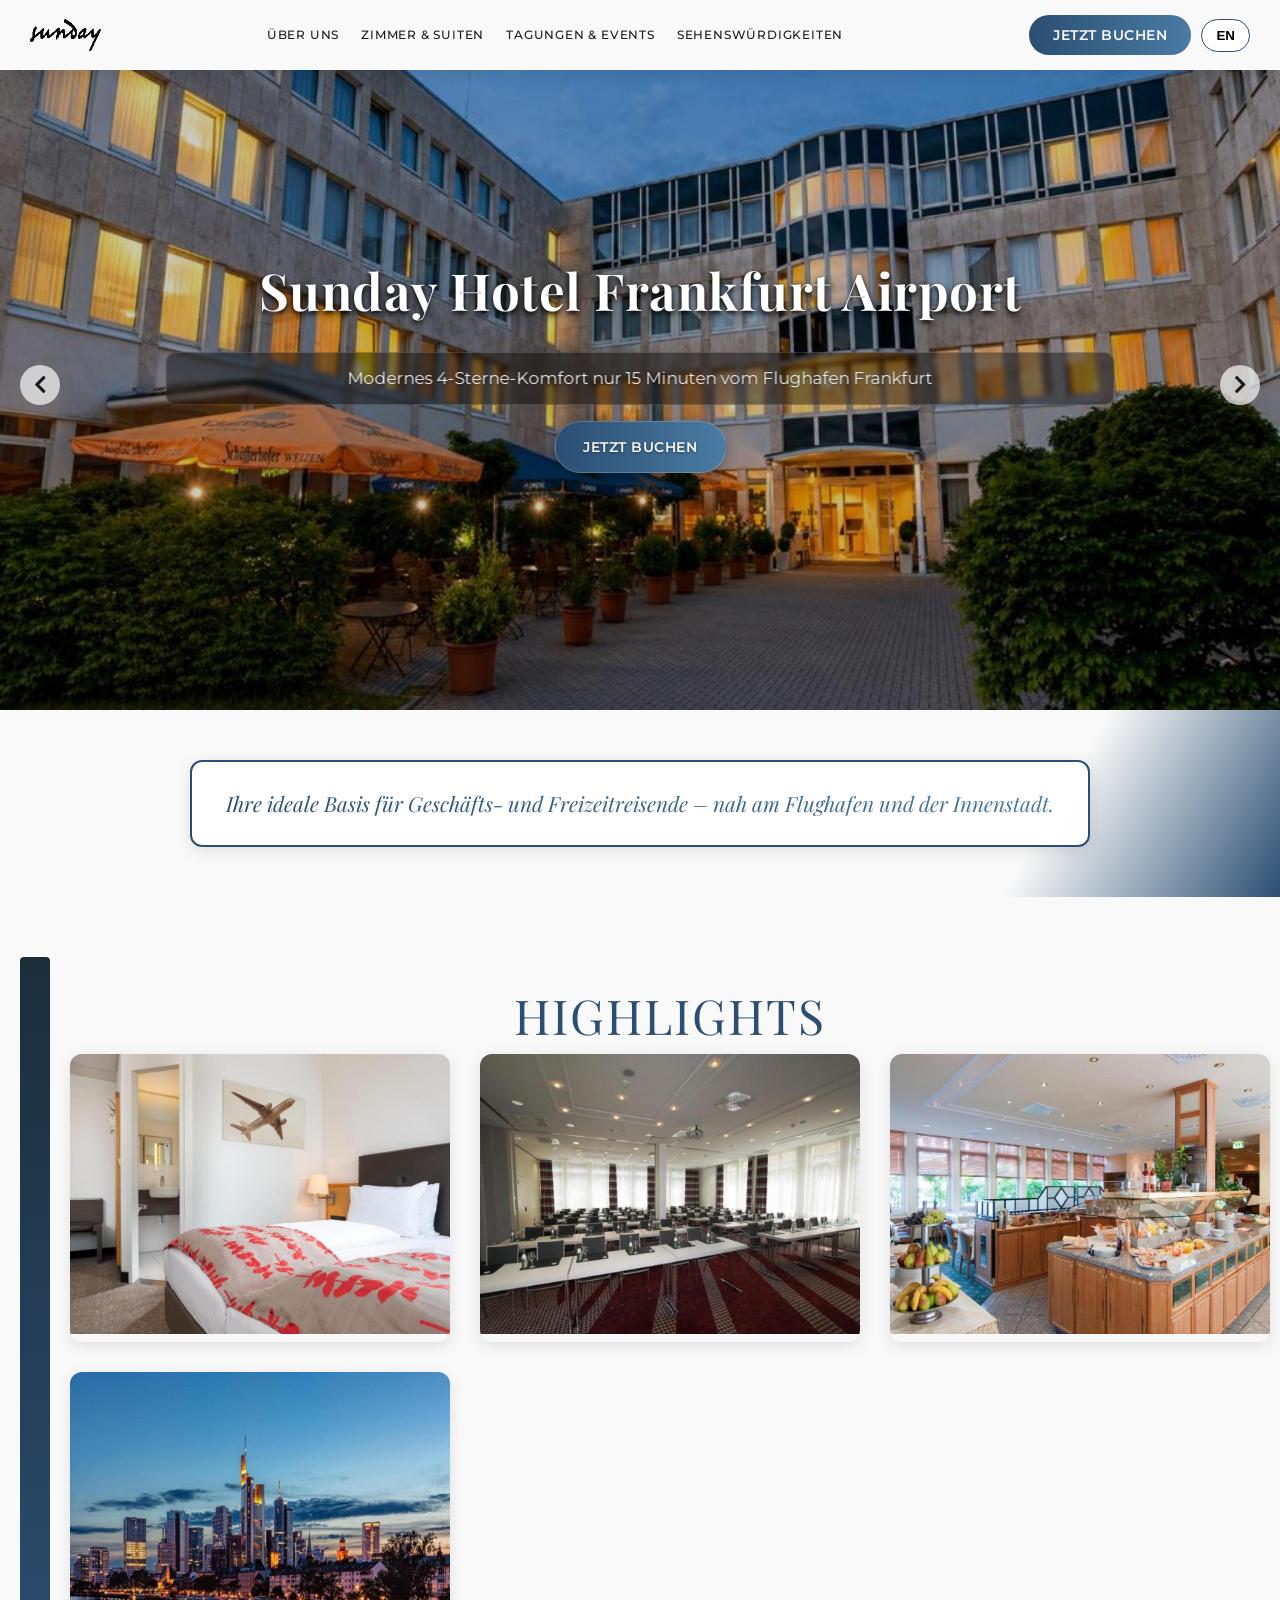
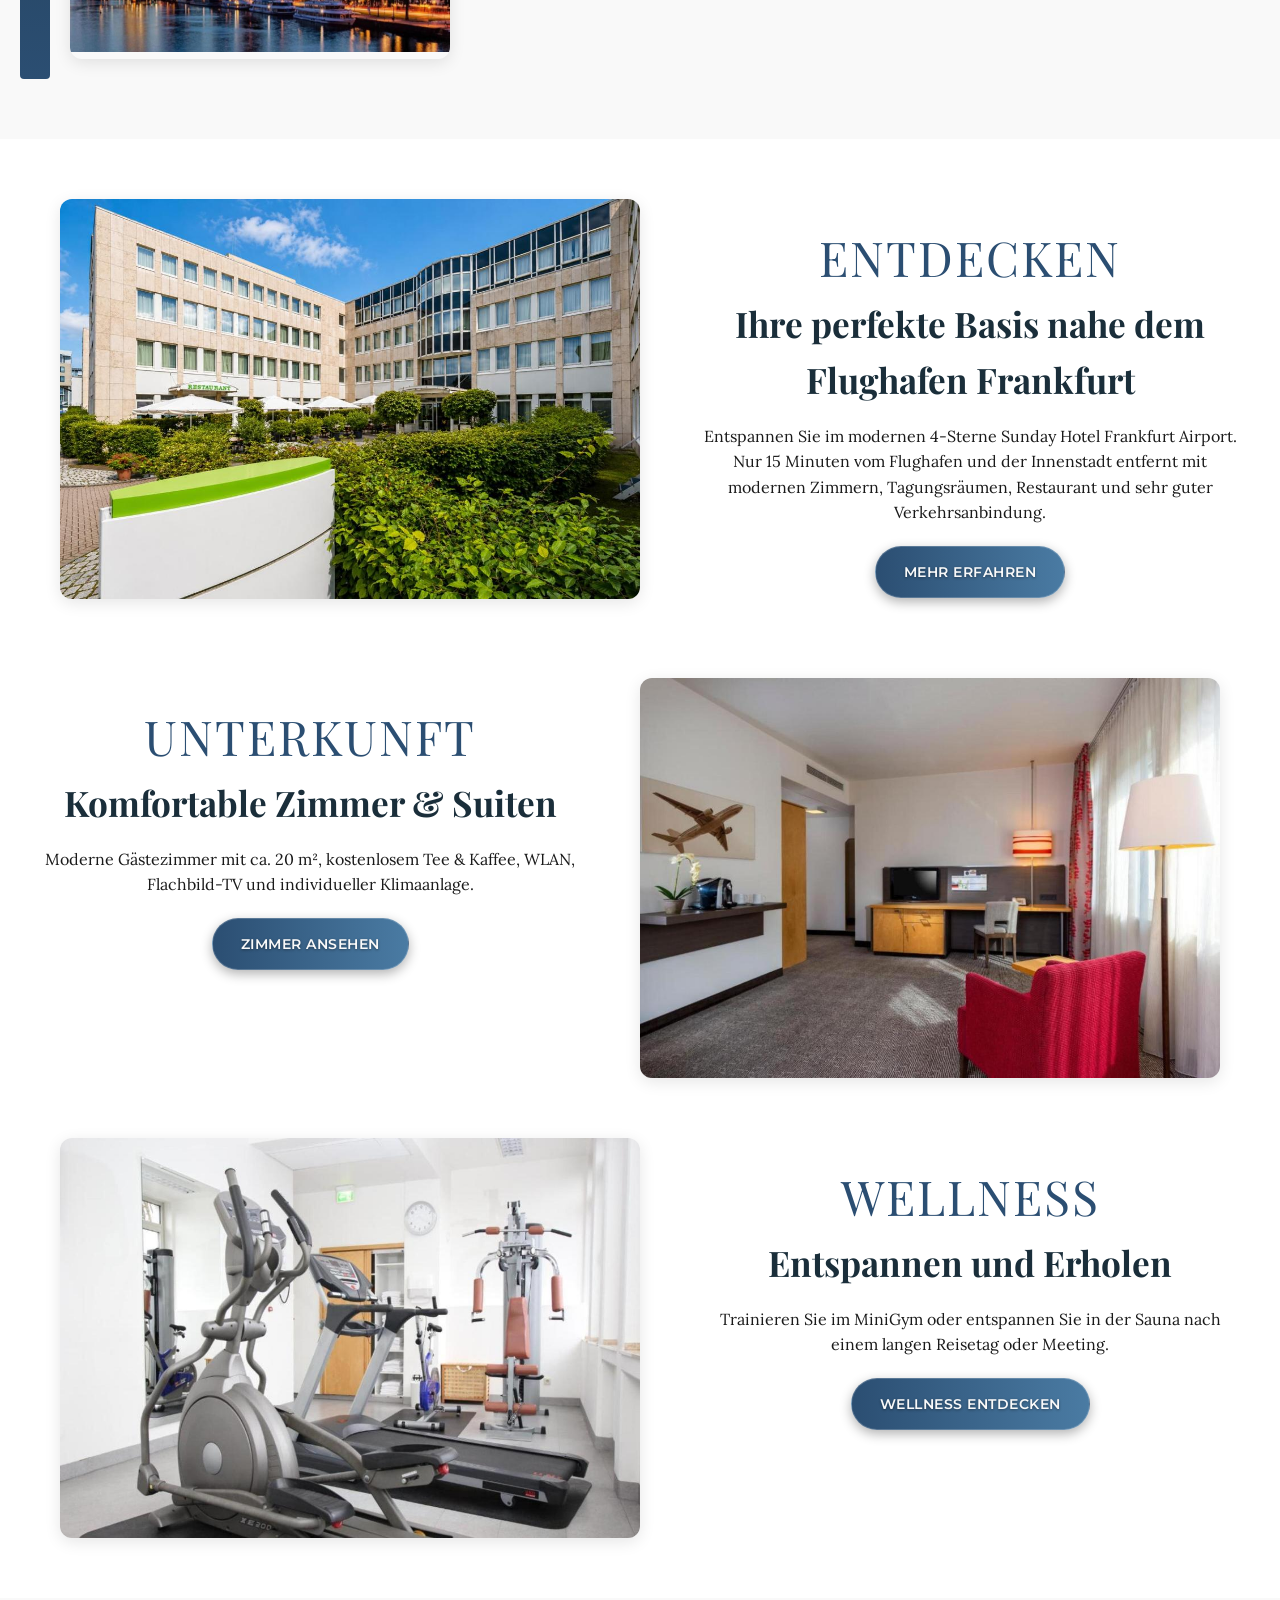
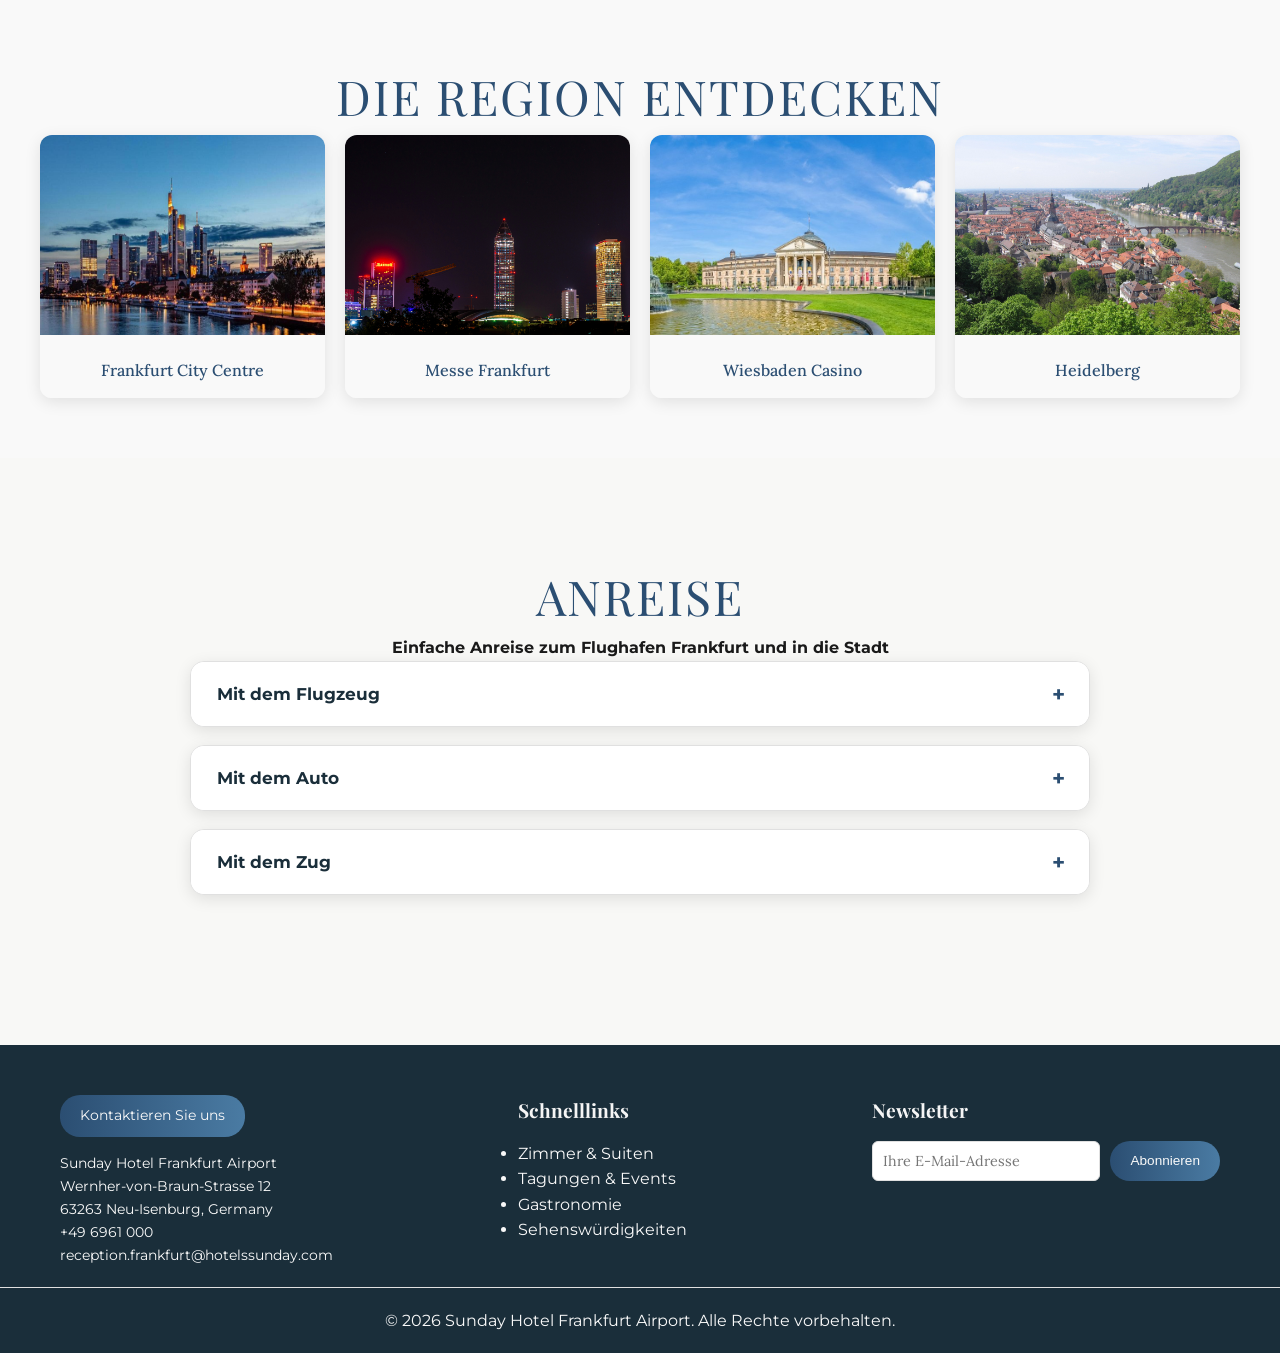
==== index.html @ 16a90fe5 "upload" ====
<!doctype html>
<html lang="en">
  <head>
    <meta charset="UTF-8" />
    <meta name="viewport" content="width=device-width, initial-scale=1.0" />

    <title data-key="index_meta_title">Sunday Hotel Frankfurt Airport</title>

    <meta
      name="description"
      data-key="index_meta_description"
      content="Sunday Hotel Frankfurt Airport – Modern 4-star hotel just 15 minutes from Frankfurt Airport. Comfortable rooms, meeting rooms, restaurant, sauna and free parking in Neu-Isenburg."
    />

    <link rel="stylesheet" href="style.css" />

    <link rel="preconnect" href="https://fonts.googleapis.com" />
    <link
      href="https://fonts.googleapis.com/css2?family=Montserrat:wght@400;500;700&family=Playfair+Display:wght@600&family=Lora:wght@400;500&display=swap"
      rel="stylesheet"
    />

    <link
      rel="stylesheet"
      href="https://cdnjs.cloudflare.com/ajax/libs/font-awesome/5.15.4/css/all.min.css"
    />
  </head>

  <body>
    <!-- PRELOADER -->
    <div class="preloader">
      <div class="loader"></div>
    </div>

    <!-- HEADER -->
    <header class="site-header">
      <div class="header-container">
        <div class="logo">
          <a href="index.html">
            <img
              src="images/output-onlinepngtools.png"
              alt="Sunday Hotel Frankfurt Airport"
              data-key-alt="logo_alt"
            />
          </a>
        </div>

        <div class="nav-container">
          <nav class="main-navigation" aria-label="Main Navigation">
            <ul class="nav-menu">
              <li class="has-dropdown">
                <a href="#" aria-haspopup="true" data-key="nav_about">About</a>
                <ul class="dropdown-menu">
                  <li>
                    <a href="about.html" data-key="nav_story">Our Story</a>
                  </li>
                  <li>
                    <a href="contact.html" data-key="nav_contact">Contact Us</a>
                  </li>
                  <li>
                    <a href="dining.html" data-key="nav_gastronomy">Dining</a>
                  </li>
                  <!-- <li>
                    <a href="meetings.html" data-key="nav_meetings"
                      >Meetings & Events</a
                    >
                  </li> -->
                  <li>
                    <a href="gallery.html" data-key="nav_gallery">Gallery</a>
                  </li>
                </ul>
              </li>

              <li>
                <a href="rooms.html" data-key="nav_rooms">Rooms & Suites</a>
              </li>
              <li>
                <a href="meetings.html" data-key="nav_meetings">Meetings</a>
              </li>
              <li>
                <a href="local-attractions.html" data-key="nav_attractions"
                  >Local Attractions</a
                >
              </li>
            </ul>
          </nav>
        </div>

        <div class="nav-book">
          <a
            href="https://booking.emea.hkclients.com/V2/index.html#/booking-classic/select-dates?pc=DEFRAM004"
            class="btn-book"
            data-key="book_now"
            >Book Now</a
          >
          <button id="langToggle" class="lang-btn">DE</button>
        </div>

        <div class="mobile-menu-toggle">
          <span></span>
          <span></span>
          <span></span>
        </div>
      </div>
    </header>

    <!-- HERO SLIDER -->
    <section class="hero-slider">
      <div class="slider-container">
        <div class="slide active">
          <img
            src="images/facade/871033624.jpg"
            alt="Hotel Exterior"
            data-key-alt="slide1_alt"
          />
          <div class="slide-content">
            <h1 data-key="hero_title">Sunday Hotel Frankfurt Airport</h1>
            <p data-key="hero_subtitle">
              Modern 4-star comfort just 15 minutes from Frankfurt Airport
            </p>
            <a
              href="https://booking.emea.hkclients.com/V2/index.html#/booking-classic/select-dates?pc=DEFRAM004"
              class="btn-primary"
              data-key="hero_cta"
              >Book Your Stay</a
            >
          </div>
        </div>

        <div class="slide">
          <img
            src="images/accomodation/premium queen.jpg"
            alt="Comfortable Room"
            data-key-alt="slide2_alt"
          />
          <div class="slide-content">
            <h1 data-key="hero_slide2_title">Comfortable Rooms & Suites</h1>
            <p data-key="hero_slide2_desc">
              Modern rooms with free Wi-Fi, tea & coffee facilities and
              excellent comfort.
            </p>
            <a href="rooms.html" class="btn-primary" data-key="hero_slide2_cta"
              >Explore Rooms</a
            >
          </div>
        </div>

        <div class="slide">
          <img
            src="images/meetings/871033033.jpg"
            alt="Meeting Room"
            data-key-alt="slide3_alt"
          />
          <div class="slide-content">
            <h1 data-key="hero_slide3_title">Meetings & Events</h1>
            <p data-key="hero_slide3_desc">
              7 naturally lit meeting rooms for up to 170 guests.
            </p>
            <a
              href="meetings.html"
              class="btn-primary"
              data-key="hero_slide3_cta"
              >View Venues</a
            >
          </div>
        </div>
      </div>

      <div class="slider-controls">
        <button class="prev-slide"><i class="fas fa-chevron-left"></i></button>
        <button class="next-slide"><i class="fas fa-chevron-right"></i></button>
      </div>
    </section>

    <!-- QUOTE -->
    <section class="section-transition-quote">
      <div class="quote-box">
        <p class="quote-text" data-key="quote_text">
          Your ideal base for business and leisure – close to Frankfurt Airport
          and city centre.
        </p>
      </div>
    </section>

    <!-- HIGHLIGHTS -->
    <section class="highlights-showcase">
      <div class="section-label" data-key="highlights_label">Highlights</div>

      <div class="highlight-grid">
        <a href="rooms.html" class="highlight-card">
          <img
            src="images/accomodation/871033029-standard.jpg"
            alt="Rooms"
            data-key-alt="highlight_rooms_alt"
          />
          <div class="highlight-overlay">
            <h3 class="highlight-title" data-key="highlight_rooms">
              Rooms & Suites
            </h3>
          </div>
        </a>
        <a href="meetings.html" class="highlight-card">
          <img
            src="images/meetings/871033033.jpg"
            alt="Meetings"
            data-key-alt="highlight_meetings_alt"
          />
          <div class="highlight-overlay">
            <h3 class="highlight-title" data-key="highlight_meetings">
              Meetings & Events
            </h3>
          </div>
        </a>
        <a href="gastronomy.html" class="highlight-card">
          <img
            src="images/dining/871033053.jpg"
            alt="Dining"
            data-key-alt="highlight_dining_alt"
          />
          <div class="highlight-overlay">
            <h3 class="highlight-title" data-key="highlight_dining">Dining</h3>
          </div>
        </a>
        <a href="local-attractions.html" class="highlight-card">
          <img
            src="images/facade/871033577.jpg"
            alt="Frankfurt"
            data-key-alt="highlight_frankfurt_alt"
          />
          <div class="highlight-overlay">
            <h3 class="highlight-title" data-key="highlight_frankfurt">
              Frankfurt & Region
            </h3>
          </div>
        </a>
      </div>
    </section>

    <!-- DISCOVER -->
    <section class="magazine-section">
      <div class="single-banner">
        <img
          src="images/facade/871033621.jpg"
          alt="Hotel Exterior"
          data-key-alt="discover_banner_alt"
        />
      </div>
      <div class="magazine-content">
        <div class="section-label" data-key="discover_label">Discover</div>
        <h2 data-key="discover_title">
          Your Perfect Base Near Frankfurt Airport
        </h2>
        <p data-key="discover_desc">
          Relax at the contemporary 4-star Sunday Hotel Frankfurt Airport. Just
          15 minutes from the airport and city centre, offering modern rooms,
          meeting facilities, restaurant and excellent transport connections.
        </p>
        <a href="about.html" class="btn-primary" data-key="discover_btn"
          >Learn More</a
        >
      </div>
    </section>

    <!-- ACCOMMODATION -->
    <section class="magazine-section reverse">
      <div class="single-banner">
        <img
          src="images/accomodation/one bedrooom suite2.jpg"
          alt="Room Interior"
          data-key-alt="accommodation_banner_alt"
        />
      </div>
      <div class="magazine-content">
        <div class="section-label" data-key="accommodation_label">
          Accommodation
        </div>
        <h2 data-key="accommodation_title">Comfortable Rooms & Suites</h2>
        <p data-key="accommodation_desc">
          Settle into modern guest rooms with approximately 20 m² of space,
          complimentary tea & coffee, free Wi-Fi, flat-screen TV and individual
          climate control.
        </p>
        <a href="rooms.html" class="btn-primary" data-key="accommodation_btn"
          >View Rooms</a
        >
      </div>
    </section>

    <!-- WELLNESS -->
    <section class="magazine-section">
      <div class="single-banner">
        <img
          src="images/spa/gym.jpg"
          alt="Sauna & Fitness"
          data-key-alt="wellness_banner_alt"
        />
      </div>
      <div class="magazine-content">
        <div class="section-label" data-key="wellness_label">Wellness</div>
        <h2 data-key="wellness_title">Relax and Recharge</h2>
        <p data-key="wellness_desc">
          Enjoy a workout in our MiniGym or unwind in the sauna after a long day
          of travel or meetings.
        </p>
        <a href="wellness.html" class="btn-primary" data-key="wellness_btn"
          >Discover Wellness</a
        >
      </div>
    </section>

    <!-- EXPLORE REGION -->
    <section class="things-section">
      <div class="section-label" data-key="explore_label">
        Explore the Region
      </div>

      <div class="things-grid">
        <div class="thing-card">
          <img
            src="images/facade/871033577.jpg"
            alt="Frankfurt City"
            data-key-alt="frankfurt_alt"
          />
          <div class="thing-info">
            <a href="local-attractions.html" data-key="explore_frankfurt"
              >Frankfurt City Centre</a
            >
          </div>
        </div>
        <div class="thing-card">
          <img
            src="images/Messe Frankfurt.jpg"
            alt="Messe Frankfurt"
            data-key-alt="messe_alt"
          />
          <div class="thing-info">
            <a href="local-attractions.html" data-key="explore_messe"
              >Messe Frankfurt</a
            >
          </div>
        </div>
        <div class="thing-card">
          <img
            src="images/wiesbaden.jpg"
            alt="Wiesbaden"
            data-key-alt="wiesbaden_alt"
          />
          <div class="thing-info">
            <a href="local-attractions.html" data-key="explore_wiesbaden"
              >Wiesbaden Casino</a
            >
          </div>
        </div>
        <div class="thing-card">
          <img
            src="images/Heidelberg.jpg"
            alt="Heidelberg"
            data-key-alt="heidelberg_alt"
          />
          <div class="thing-info">
            <a href="local-attractions.html" data-key="explore_heidelberg"
              >Heidelberg</a
            >
          </div>
        </div>
      </div>
    </section>

    <!-- GETTING HERE -->
    <section class="getting-here-section">
      <div class="section-label" data-key="getting_here_label">
        Getting Here
      </div>
      <h4 data-key="getting_here_title">
        Easy Access to Frankfurt Airport & City
      </h4>

      <div class="collapsible-container">
        <div class="collapsible-item">
          <button class="collapsible-toggle" data-key="by_air">By Air</button>
          <div class="collapsible-content">
            <p data-key="by_air_desc">
              Only 15 minutes by taxi or shuttle from Frankfurt Airport.
            </p>
          </div>
        </div>
        <div class="collapsible-item">
          <button class="collapsible-toggle" data-key="by_car">By Car</button>
          <div class="collapsible-content">
            <p data-key="by_car_desc">
              Wernher-von-Braun-Strasse 12, 63263 Neu-Isenburg. Free outdoor
              parking available.
            </p>
          </div>
        </div>
        <div class="collapsible-item">
          <button class="collapsible-toggle" data-key="by_train">
            By Train
          </button>
          <div class="collapsible-content">
            <p data-key="by_train_desc">
              Nearest station: Neu-Isenburg. Easy connection to Frankfurt city
              centre.
            </p>
          </div>
        </div>
      </div>
    </section>

    <!-- FOOTER -->
    <footer class="site-footer">
      <div class="footer-columns">
        <div class="footer-column">
          <a href="contact.html" class="footer-button" data-key="contact_us"
            >Contact Us</a
          >
          <address>
            Sunday Hotel Frankfurt Airport<br />
            Wernher-von-Braun-Strasse 12<br />
            63263 Neu-Isenburg, Germany<br />
            <a href="tel:+496961000">+49 6961 000</a><br />
            <a href="mailto:reception.frankfurt@hotelssunday.com"
              >reception.frankfurt@hotelssunday.com</a
            >
          </address>
        </div>

        <div class="footer-column">
          <h4 data-key="quick_links">Quick Links</h4>
          <ul>
            <li>
              <a href="rooms.html" data-key="footer_rooms">Rooms & Suites</a>
            </li>
            <li>
              <a href="meetings.html" data-key="footer_meetings"
                >Meetings & Events</a
              >
            </li>
            <li>
              <a href="gastronomy.html" data-key="footer_dining">Dining</a>
            </li>
            <li>
              <a href="local-attractions.html" data-key="footer_attractions"
                >Local Attractions</a
              >
            </li>
          </ul>
        </div>

        <div class="footer-column newsletter">
          <h4 data-key="newsletter">Newsletter</h4>
          <form
            action="https://formsubmit.co/sales.frankfurt@hotelssunday.com"
            method="POST"
            class="newsletter-form"
          >
            <input
              type="email"
              name="email"
              placeholder="Your email address"
              required
              data-key-placeholder="newsletter_placeholder"
            />
            <button class="btn" type="submit" data-key="subscribe">
              Subscribe
            </button>
          </form>
        </div>
      </div>
      <div class="footer-bottom">
        <p data-key="footer_copy">
          © 2026 Sunday Hotel Frankfurt Airport. All rights reserved.
        </p>
      </div>
    </footer>

    <script src="script.js"></script>
  </body>
</html>
---- style.css ----
:root {
  --primary-color: #2b4e72;
  --secondary-color: #1a2e3a;
  --accent-color: #d4a373;
  --light-color: #f9f9f9;
  --dark-color: #1a1a1a;
  --border-color: #e0e0e0;
  --transition: all 0.3s ease;
  --shadow-light: 0 4px 16px rgba(0, 0, 0, 0.1);
  --shadow-dark: 0 8px 24px rgba(0, 0, 0, 0.2);
  --header-height: 60px;
}

@import url("https://fonts.googleapis.com/css2?family=Montserrat:wght@400;500;700&family=Playfair+Display:wght@600&family=Lora:wght@400;500&display=swap");

* {
  margin: 0;
  padding: 0;
  box-sizing: border-box;
}

html,
body {
  width: 100%;
  max-width: 100vw;
  overflow-x: hidden;
  scroll-behavior: smooth;
}

body {
  font-family: "Montserrat", sans-serif;
  font-weight: 400;
  font-size: 1rem;
  line-height: 1.6;
  color: var(--dark-color);
  background: white;
  background-attachment: fixed;
  position: relative;
}

/* Preloader */
.preloader {
  position: fixed;
  top: 0;
  left: 0;
  width: 100%;
  height: 100%;
  background: var(--light-color);
  display: flex;
  align-items: center;
  justify-content: center;
  z-index: 9999;
  transition: opacity 0.5s ease;
}

.preloader.hidden {
  opacity: 0;
  pointer-events: none;
}

.loader {
  width: 50px;
  height: 50px;
  border: 5px solid var(--primary-color);
  border-top-color: transparent;
  border-radius: 50%;
  animation: spin 1s linear infinite;
}

@keyframes spin {
  to {
    transform: rotate(360deg);
  }
}

/* Header */
.site-header {
  position: fixed;
  top: 0;
  left: 0;
  width: 100%;
  z-index: 1000;
  background: var(--light-color);
  box-shadow: var(--shadow-light);
  transition: var(--transition);
}

.site-header.scrolled {
  background: rgba(249, 249, 249, 0.95);
  backdrop-filter: blur(10px);
}

.header-container {
  display: flex;
  align-items: center;
  justify-content: space-between;
  max-width: 1400px;
  margin: 0 auto;
  padding: 0 30px; /* remove vertical padding */
  height: 70px; /* fixed height */
}

.logo {
  display: flex;
  align-items: center;
  height: 100%;
}

.logo img {
  height: 32px; /* fixed height instead of max-height */
  width: auto;
  display: block;
}

.logo img:hover {
  transform: scale(1.1);
  filter: brightness(1.1);
}

.nav-container {
  flex: 1;
  min-width: 0;
  display: flex;
  align-items: center;
  justify-content: center;
  padding: 0 10px;
}

.nav-menu {
  display: flex;
  list-style: none;
  gap: 22px;
  margin: 0 auto;
  padding: 0;
  align-items: center;
  justify-content: center;
  flex-wrap: nowrap;
}

.main-navigation ul li a {
  color: var(--dark-color);
  font-weight: 500;
  font-size: 0.76rem;
  text-transform: uppercase;
  letter-spacing: 0.8px;
  text-decoration: none;
  position: relative;
  display: flex;
  align-items: center;
  height: 100%;
  white-space: nowrap;
  text-align: center;
}

.main-navigation ul li a::after {
  content: "";
  position: absolute;
  bottom: -4px;
  left: 0;
  width: 0;
  height: 2px;
  background: var(--primary-color);
  transition: var(--transition);
}

.main-navigation ul li a:hover::after,
.main-navigation ul li a:focus::after {
  width: 100%;
}

.nav-menu li.has-dropdown {
  position: relative;
}

.nav-menu li .dropdown-menu {
  display: none;
  position: absolute;
  top: 100%;
  left: 0;
  background: var(--light-color);
  border: 1px solid var(--border-color);
  min-width: 200px;
  border-radius: 8px;
  box-shadow: var(--shadow-light);
  z-index: 999;
  transform: translateY(10px);
  opacity: 0;
  transition: all 0.4s ease;
  flex-direction: column;
  align-items: flex-start;
  padding: 10px 0;
}

.nav-menu li.has-dropdown:hover .dropdown-menu,
.nav-menu li.has-dropdown:focus-within .dropdown-menu {
  display: flex;
  transform: translateY(0);
  opacity: 1;
}

.nav-menu li .dropdown-menu li {
  width: 100%;
}

.nav-menu li .dropdown-menu a {
  display: block;
  padding: 12px 20px;
  color: var(--dark-color);
  font-weight: 400;
  font-size: 0.85rem;
  text-transform: none;
  letter-spacing: 0.5px;
  transition: var(--transition);
}

.nav-menu li .dropdown-menu a:hover,
.nav-menu li .dropdown-menu a:focus {
  background: var(--accent-color);
  color: var(--light-color);
}

.nav-book {
  display: flex;
  align-items: center;
  gap: 10px;
  margin-left: 20px;
  flex-shrink: 0;
}

.nav-book a.btn-book {
  background: linear-gradient(90deg, var(--primary-color), #4a7ba3);
  color: var(--light-color);
  font-size: 0.87rem;
  font-weight: 600;
  text-transform: uppercase;
  letter-spacing: 0.5px;
  text-decoration: none;
  border: none;
  padding: 12px 24px;
  border-radius: 24px;
  position: relative;
  overflow: hidden;
  z-index: 1;
  transition: var(--transition);
  display: flex;
  align-items: center;
  height: 40px;
}

.nav-book a.btn-book:hover,
.nav-book a.btn-book:focus {
  background: linear-gradient(90deg, var(--accent-color), #e8c2a3);
  color: var(--dark-color);
  transform: translateY(-3px);
  box-shadow: var(--shadow-dark);
}

/* Mobile Menu Toggle */
.mobile-menu-toggle {
  display: none;
  flex-direction: column;
  justify-content: center;
  cursor: pointer;
  z-index: 1001;
  width: 40px;
  height: 40px;
  padding: 0;
  margin-left: 10px;
}

.mobile-menu-toggle span {
  width: 30px;
  height: 4px;
  background: var(--accent-color);
  margin: 4px 0;
  transition: var(--transition);
}

.mobile-menu-toggle.active span:nth-child(1) {
  transform: rotate(45deg) translate(5px, 5px);
}

.mobile-menu-toggle.active span:nth-child(2) {
  opacity: 0;
}

.mobile-menu-toggle.active span:nth-child(3) {
  transform: rotate(-45deg) translate(5px, -5px);
}

/* Hero Slider */
.hero-slider {
  position: relative;
  height: calc(100vh - 60px);
  max-height: 650px;
  margin-top: 70px;
  overflow: hidden;
}

.slider-container {
  height: 100%;
  width: 100%;
  position: relative;
}

.slide {
  position: absolute;
  top: 0;
  left: 0;
  width: 100%;
  height: 100%;
  display: none;
  will-change: transform;
}

.slide.active {
  display: block;
}

.slide img {
  width: 100%;
  height: 100%;
  object-fit: cover;
  object-position: center;
  transform: scale(1.05);
  transition: transform 4s ease-in-out;
  will-change: transform;
  image-rendering: -webkit-optimize-contrast;
  image-rendering: crisp-edges;
}

.slide.active img {
  transform: scale(1);
}

.slide::after {
  content: "";
  position: absolute;
  top: 0;
  left: 0;
  width: 100%;
  height: 100%;
  background: rgba(0, 0, 0, 0.2);
  z-index: 1;
}

.slide-content {
  position: absolute;
  top: 38%;
  left: 50%;
  transform: translate(-50%, -30%);
  text-align: center;
  color: var(--light-color);
  width: 999px;
  padding: 25px;
  z-index: 2;
}

.slide-content h1 {
  font-family: 'Playfair Display', serif;
  font-size: clamp(2.5rem, 5vw, 3.2rem);
  font-weight: 700;
  margin-bottom: 20px;
  color: #fff;
  text-align: center;
  text-shadow: 
    0 2px 4px rgba(0, 0, 0, 0.8),
    0 4px 8px rgba(0, 0, 0, 0.6);
  letter-spacing: 0.5px;
  -webkit-text-stroke: 0.5px rgba(0, 0, 0, 0.3);
}

.slide-content p {
  font-family: 'Montserrat', sans-serif;
  font-size: clamp(0.9rem, 1.8vw, 1.05rem);
  background: rgba(0, 0, 0, 0.4);
  color: #f2f2f2;
  padding: 0.75rem 1.25rem;
  border-radius: 10px;
  margin-bottom: 16px;
  line-height: 1.6;
  border: 1px solid rgba(255, 255, 255, 0.15);
  text-shadow: 0 1px 2px rgba(0, 0, 0, 0.6);
  backdrop-filter: blur(2px);
}

.btn-primary {
  margin: 0 10px;
  display: inline-block;
  background: linear-gradient(90deg, var(--primary-color), #4a7ba3);
  color: var(--light-color);
  text-shadow: 0 1px 3px rgba(0, 0, 0, 0.4);
  padding: 14px 28px;
  border-radius: 28px;
  font-size: 0.875rem;
  font-weight: 600;
  text-transform: uppercase;
  letter-spacing: 0.5px;
  box-shadow: 0 4px 12px rgba(0, 0, 0, 0.3);
  border: 1px solid rgba(255, 255, 255, 0.2);
  text-decoration: none;
  transition: var(--transition);
}

.btn-primary:hover,
.btn-primary:focus {
  background: linear-gradient(90deg, var(--accent-color), #e8c2a3);
  color: var(--dark-color);
  transform: translateY(-3px);
  box-shadow: var(--shadow-dark);
}

.slider-controls {
  position: absolute;
  top: 50%;
  width: 100%;
  display: flex;
  justify-content: space-between;
  padding: 0 20px;
  transform: translateY(-50%);
}

.slider-controls button {
  background: rgba(249, 249, 249, 0.7);
  border: none;
  width: 40px;
  height: 40px;
  border-radius: 50%;
  cursor: pointer;
  font-size: 1.25rem;
  color: var(--dark-color);
  transition: var(--transition);
}

.slider-controls button:hover,
.slider-controls button:focus {
  background: var(--light-color);
}

.slider-dots {
  position: absolute;
  bottom: 20px;
  left: 50%;
  transform: translateX(-50%);
  display: flex;
  gap: 8px;
}

.dot {
  width: 10px;
  height: 10px;
  border-radius: 50%;
  background: rgba(249, 249, 249, 0.5);
  cursor: pointer;
  transition: var(--transition);
}

.dot.active {
  background: var(--light-color);
}

/* Section Transition Quote */
.section-transition-quote {
  padding: 50px 20px;
  background: linear-gradient(120deg, var(--light-color) 80%, var(--primary-color) 100%);
  text-align: center;
  position: relative;
  overflow: hidden;
}

.quote-box {
  max-width: 900px;
  margin: 0 auto;
  padding: 25px;
  background: rgba(255, 255, 255, 0.95);
  border-radius: 12px;
  box-shadow: var(--shadow-light);
  border: 2px solid var(--primary-color);
  backdrop-filter: blur(4px);
}

.quote-text {
  font-family: 'Playfair Display', serif;
  font-size: clamp(1rem, 2vw, 1.3rem);
  font-style: italic;
  background: linear-gradient(90deg, var(--primary-color), #4a7ba3);
  background-clip: text;
  -webkit-background-clip: text;
  color: transparent;
}

/* Highlights Showcase */
.highlights-showcase {
  padding: 80px 0 80px 60px;
  background: var(--light-color);
  position: relative;
}

.highlights-showcase::before {
  content: "";
  position: absolute;
  top: 60px;
  left: 20px;
  width: 30px;
  height: calc(100% - 120px);
  background: linear-gradient(
    180deg,
    var(--secondary-color),
    var(--primary-color)
  );
  border-radius: 4px;
}

.section-label {
  font-family: "Playfair Display", serif;
  font-size: 3rem;
  color: var(--primary-color);
  text-transform: uppercase;
  letter-spacing: 2px;
  text-align: center;
}

.highlight-grid {
  display: grid;
  grid-template-columns: repeat(auto-fit, minmax(280px, 1fr));
  gap: 30px;
  max-width: 1200px;
  margin: 0 auto;
}

.highlight-card {
  border-radius: 12px;
  overflow: hidden;
  box-shadow: var(--shadow-light);
  transition: var(--transition);
  position: relative;
}

.highlight-card:hover {
  transform: translateY(-10px) rotate(2deg);
  box-shadow: var(--shadow-dark);
}

.highlight-card img {
  width: 100%;
  height: 280px;
  object-fit: cover;
  transition: transform 0.5s ease;
}

.highlight-card:hover img {
  transform: scale(1.1);
}

.highlight-overlay {
  position: absolute;
  inset: 0;
  background: linear-gradient(
    180deg,
    rgba(43, 78, 114, 0.7),
    rgba(0, 0, 0, 0.5)
  );
  opacity: 0;
  display: flex;
  align-items: center;
  justify-content: center;
  transition: var(--transition);
}

.highlight-card:hover .highlight-overlay {
  opacity: 1;
}

.highlight-title {
  font-family: "Playfair Display", serif;
  font-size: clamp(1.3rem, 2vw, 1.6rem);
  color: var(--light-color);
  text-align: center;
}

/* Magazine Sections */
.magazine-section {
  display: flex;
  align-items: flex-start;
  max-width: 1200px;
  margin: 60px auto;
  padding: 0 20px;
  gap: 40px;
}

.magazine-section.reverse {
  flex-direction: row-reverse;
}

.single-banner {
  flex: 0 0 50%;
  position: relative;
}

.single-banner img {
  width: 100%;
  height: 400px;
  object-fit: fill;
  object-position: center;
  border-radius: 12px;
  box-shadow: var(--shadow-light);
  image-rendering: auto;
  display: block;
}

.magazine-content {
  flex: 0 0 50%;
  padding: 20px;
  text-align: center;
}

.magazine-content h2 {
  font-family: "Playfair Display", serif;
  font-size: clamp(1.8rem, 3vw, 2.2rem);
  color: var(--secondary-color);
  margin-bottom: 15px;
}

.magazine-content p {
  font-family: "Lora", serif;
  font-size: 1rem;
  color: var(--dark-color);
  margin-bottom: 20px;
}

/* Wedding Section */
/* Wedding Section */
.wedding-section {
  padding: 100px 20px;
  background: url("https://images.unsplash.com/photo-1519225421980-715cb0215aed?ixlib=rb-4.0.3&auto=format&fit=crop&w=1920&q=80")
    no-repeat center center/cover;
  background-attachment: fixed;
  position: relative;
  overflow: hidden;
  min-height: 800px;
}

.wedding-section::before {
  content: "";
  position: absolute;
  top: 0;
  left: 0;
  width: 100%;
  height: 100%;
  background: linear-gradient(
    180deg,
    rgba(249, 249, 249, 0.85),
    rgba(249, 249, 249, 0.9)
  );
  z-index: 1;
}

.wedding-content {
  max-width: 900px;
  margin: 0 auto 60px;
  text-align: center;
  position: relative;
  z-index: 2;
}

.wedding-content h2 {
  font-family: "Playfair Display", serif;
  font-size: clamp(2.2rem, 4vw, 2.8rem);
  color: var(--secondary-color);
  margin-bottom: 25px;
  text-shadow: 0 1px 4px rgba(0, 0, 0, 0.2);
}

.wedding-content p {
  font-family: "Lora", serif;
  font-size: 1.1rem;
  color: var(--dark-color);
  line-height: 1.8;
  max-width: 700px;
  margin: 0 auto 20px;
}

.wedding-spaces {
  display: grid;
  grid-template-columns: repeat(auto-fit, minmax(320px, 1fr));
  gap: 40px;
  max-width: 1200px;
  margin: 0 auto 60px;
  position: relative;
  z-index: 2;
}

.wedding-space {
  border-radius: 16px;
  overflow: hidden;
  box-shadow: var(--shadow-light);
  transition:
    transform 0.4s ease,
    box-shadow 0.4s ease;
  background: var(--light-color);
}

.wedding-space:hover {
  transform: translateY(-12px) scale(1.02);
  box-shadow: var(--shadow-dark);
}

.wedding-space-image {
  position: relative;
  overflow: hidden;
}

.wedding-space img {
  width: 100%;
  height: 280px;
  object-fit: cover;
  object-position: center;
  image-rendering: auto;
  transition: transform 0.5s ease;
}

.wedding-space:hover img {
  transform: scale(1.1);
}

.wedding-space-content {
  padding: 25px;
  text-align: center;
}

.wedding-space h3 {
  font-family: "Playfair Display", serif;
  font-size: 1.5rem;
  color: var(--dark-color);
  margin-bottom: 15px;
}

.wedding-space p {
  font-family: "Lora", serif;
  font-size: 1rem;
  color: var(--dark-color);
  line-height: 1.7;
}

/* Things To Do Section */
.things-section {
  padding: 60px 20px;
  background: var(--light-color);
}

.things-grid {
  display: grid;
  grid-template-columns: repeat(auto-fit, minmax(280px, 1fr));
  gap: 20px;
  max-width: 1200px;
  margin: 0 auto;
}

.thing-card {
  border-radius: 12px;
  overflow: hidden;
  box-shadow: var(--shadow-light);
  transition: var(--transition);
  position: relative;
}

.thing-card:hover {
  transform: translateY(-10px);
  box-shadow: var(--shadow-dark);
}

.thing-card img {
  width: 100%;
  height: 200px;
  object-fit: cover;
  transition: transform 0.5s ease;
}

.thing-card:hover img {
  transform: scale(1.1);
}

.thing-info {
  padding: 15px;
  background: var(--light-color);
  text-align: center;
}

.thing-info a {
  color: var(--primary-color);
  text-decoration: none;
  font-weight: 500;
  font-family: "Lora", serif;
}

.thing-info a:hover {
  text-decoration: underline;
}

/* Transportation Section */
.transportation-section {
  padding: 60px 20px;
  text-align: center;
}

.transport-accordion {
  max-width: 800px;
  margin: 20px auto;
}

.accordion-item {
  margin-bottom: 10px;
}

.accordion-toggle {
  width: 100%;
  padding: 15px;
  background: #fff;
  border: 1px solid var(--primary-color);
  font-family: "Montserrat", sans-serif;
  font-size: 1.1rem;
  cursor: pointer;
  text-align: left;
  transition: background 0.3s;
}

.accordion-toggle:hover,
.accordion-toggle.active {
  background: var(--primary-color);
  color: #fff;
}

.accordion-content {
  display: none;
  padding: 20px;
  background: #fff;
  border: 1px solid #ddd;
  border-top: none;
  font-family: "Lora", serif;
}

.accordion-content.active {
  display: block;
}

/* Pet Policy Section */
.pet-policy-section {
  padding: 60px 20px;
  background: var(--light-color);
  text-align: center;
}

.pet-policy-section h2 {
  font-family: "Playfair Display", serif;
  font-size: clamp(2rem, 3vw, 2.5rem);
  color: var(--secondary-color);
  margin-bottom: 20px;
}

.pet-policy-section p {
  font-family: "Lora", serif;
  font-size: 1rem;
  max-width: 800px;
  margin: 0 auto 20px;
}

/* Map Section */
.map-container {
  margin: 20px auto;
  max-width: 800px;
  height: 350px;
}

.map-container iframe {
  border-radius: 8px;
  width: 100%;
  height: 100%;
  display: block;
}

/* Footer */
.site-footer {
  padding: 50px 0 20px;
  background: var(--secondary-color);
  color: var(--light-color);
}

.footer-columns {
  display: flex;
  justify-content: space-between;
  gap: 40px;
  max-width: 1200px;
  margin: 0 auto 20px;
  padding: 0 20px;
}

.footer-column.contact-column {
  flex: 0 0 30%;
  margin-right: 40px;
}

.footer-column.quick-links-column {
  flex: 0 0 25%;
  text-align: center;
}

.footer-column.newsletter {
  flex: 0 0 30%;
}

.footer-column h4 {
  font-family: "Playfair Display", serif;
  font-size: 1.2rem;
  color: whitesmoke;
  margin-bottom: 15px;
}

.footer-column address {
  font-style: normal;
  font-size: 0.9rem;
}

.footer-column a {
  color: var(--light-color);
  text-decoration: none;
  transition: var(--transition);
}

.footer-column a:hover {
  color: var(--accent-color);
}

.footer-button {
  display: inline-block;
  background: linear-gradient(90deg, var(--primary-color), #4a7ba3);
  color: var(--light-color);
  padding: 10px 20px;
  border-radius: 20px;
  font-size: 0.85rem;
  margin-bottom: 15px;
}

.newsletter-form {
  display: flex;
  gap: 10px;
}

.newsletter-form input {
  padding: 10px;
  border: 1px solid var(--border-color);
  border-radius: 6px;
  font-family: "Lora", serif;
  font-size: 0.9rem;
  flex: 1;
}

.newsletter-form button {
  background: linear-gradient(90deg, var(--primary-color), #4a7ba3);
  color: var(--light-color);
  padding: 10px 20px;
  border-radius: 20px;
  font-size: 0.85rem;
  border: none;
  cursor: pointer;
  transition: var(--transition);
}

.newsletter-form button:hover,
.newsletter-form button:focus {
  background: linear-gradient(90deg, var(--accent-color), #e8c2a3);
  color: var(--dark-color);
}

.footer-bottom {
  text-align: center;
  padding-top: 20px;
  border-top: 1px solid var(--border-color);
}

.footer-legal {
  list-style: none;
  display: flex;
  justify-content: center;
  gap: 15px;
  margin-top: 10px;
}

.footer-legal a {
  font-size: 0.85rem;
  color: var(--primary-color);
}

/* Responsive Styles */
@media (max-width: 992px) {
  .highlight-grid,
  .things-grid {
    grid-template-columns: repeat(auto-fit, minmax(250px, 1fr));
  }

  .magazine-section {
    flex-direction: column;
    align-items: center;
  }

  .magazine-section.reverse {
    flex-direction: column;
  }

  .magazine-content {
    flex: 0 0 100%;
    padding: 15px;
  }

  .magazine-content h2 {
    font-size: clamp(1.6rem, 2.8vw, 2rem);
  }

  .magazine-content p {
    font-size: 0.95rem;
  }

  .footer-columns {
    flex-direction: column;
    align-items: center;
    text-align: center;
  }

  .footer-column.contact-column {
    margin-right: 0;
  }

  .footer-column.quick-links-column {
    margin: 20px 0;
  }
}

@media (max-width: 768px) {
  .header-container {
    flex-wrap: wrap;
    justify-content: space-between;
    padding: 0 15px;
    height: auto;
    min-height: var(--header-height);
  }

  .nav-container {
    display: none;
    position: fixed;
    top: 0;
    left: 0;
    width: 100%;
    height: 100vh;
    background: var(--light-color);
    padding: 80px 20px;
    z-index: 1000;
  }

  .nav-container.active {
    display: block;
  }

  .nav-menu {
    flex-direction: column;
    align-items: center;
    gap: 20px;
    margin-left: 0;
  }

  .nav-menu li .dropdown-menu {
    position: static;
    width: 100%;
    transform: translateY(0);
    opacity: 1;
    display: none;
    border: none;
    box-shadow: none;
    background: transparent;
    padding: 10px 0;
  }

  .nav-menu li.has-dropdown.active .dropdown-menu {
    display: flex;
  }

  .nav-menu li .dropdown-menu a {
    text-align: center;
    padding: 10px 15px;
    font-size: 0.9rem;
  }

  .nav-book {
    margin: 10px auto;
    text-align: center;
  }

  .nav-book a.btn-book {
    width: 100%;
    max-width: 200px;
    padding: 10px 24px;
    height: 40px;
  }

  .mobile-menu-toggle {
    display: flex;
  }

  .slide-content {
    padding: 15px;
    background: rgba(0, 0, 0, 0.55);
    width: 90vw;
  }

  .slide-content h1 {
    font-size: clamp(1.5rem, 3vw, 1.75rem);
    text-shadow: 0 2px 5px rgba(0, 0, 0, 0.7);
    -webkit-text-stroke: 0.3px rgba(0, 0, 0, 0.3);
  }

  .slide-content p {
    font-size: clamp(0.75rem, 1.5vw, 0.875rem);
    padding: 10px 15px;
    text-shadow: 0 2px 4px rgba(0, 0, 0, 0.6);
    background: rgba(0, 0, 0, 0.6);
  }

  .btn-primary {
    padding: 10px 20px;
    font-size: 0.75rem;
    text-shadow: 0 1px 2px rgba(0, 0, 0, 0.4);
  }
}

@media (max-width: 600px) {
  .slide-content h1 {
    font-size: clamp(1.5rem, 3vw, 1.75rem);
    text-shadow: 0 2px 5px rgba(0, 0, 0, 0.7);
    -webkit-text-stroke: 0.3px rgba(0, 0, 0, 0.3);
  }

  .slide-content p {
    font-size: clamp(0.75rem, 1.5vw, 0.875rem);
    padding: 10px 15px;
    text-shadow: 0 2px 4px rgba(0, 0, 0, 0.6);
    background: rgba(0, 0, 0, 0.6);
  }

  .btn-primary {
    padding: 10px 20px;
    font-size: 0.75rem;
    text-shadow: 0 1px 2px rgba(0, 0, 0, 0.4);
  }
}

/* Modal Styles */
.modal {
  position: fixed;
  top: 0;
  left: 0;
  width: 100%;
  height: 100%;
  background: rgba(0, 0, 0, 0.8);
  display: none;
  align-items: center;
  justify-content: center;
  z-index: 1000;
}

.modal.active {
  display: flex;
}

.modal-content {
  background: var(--light-color);
  padding: 20px;
  border-radius: 12px;
  max-width: 90%;
  max-height: 90%;
  overflow: auto;
  position: relative;
  text-align: center;
}

.modal-content img {
  max-width: 100%;
  height: auto;
}

.modal-content p {
  font-family: "Lora", serif;
  font-size: 1rem;
  color: var(--dark-color);
  margin: 15px 0;
}

.modal-content button {
  margin-top: 15px;
  background: var(--primary-color);
  color: var(--light-color);
  padding: 10px 20px;
  border-radius: 20px;
  border: none;
  cursor: pointer;
  transition: var(--transition);
}

.modal-content button:hover,
.modal-content button:focus {
  background: var(--accent-color);
  color: var(--dark-color);
}

.slider-controls {
  position: absolute;
  top: 50%;
  left: 0;
  width: 100%;
  display: flex;
  justify-content: space-between;
  transform: translateY(-50%);
  z-index: 10;
  padding: 0 20px;
}

.prev-slide,
.next-slide {
  width: 44px;
  height: 44px;
  border-radius: 50%;
  border: none;
  background: rgba(255, 255, 255, 0.8);
  cursor: pointer;
}

.lang-btn {
  margin-left: 0;
  padding: 8px 14px;
  border-radius: 20px;
  border: 1px solid var(--primary-color);
  background: white;
  cursor: pointer;
  font-weight: 600;
  flex-shrink: 0;
}


.nav-menu li.has-dropdown {
  position: relative;
}

.dropdown-menu {
  left: 50%;
  transform: translateX(-50%) translateY(10px);
}

/* Schwielowsee homepage tweaks */
.hero-slider {
  margin-top: var(--header-height);
}

.hero-slider .slider-dots {
  position: absolute;
  left: 50%;
  bottom: 22px;
  transform: translateX(-50%);
  display: flex;
  gap: 10px;
  z-index: 4;
}

.hero-slider .dot {
  width: 12px;
  height: 12px;
  border-radius: 50%;
  border: 1px solid rgba(255, 255, 255, 0.8);
  background: rgba(255, 255, 255, 0.35);
  cursor: pointer;
}

.hero-slider .dot.active {
  background: #ffffff;
}

.pet-policy-section {
  padding: 80px 20px;
  background: linear-gradient(135deg, rgba(43, 78, 114, 0.08), rgba(212, 163, 115, 0.14));
  text-align: center;
}

.pet-policy-section .section-label {
  margin-bottom: 18px;
}

.pet-policy-section p {
  max-width: 800px;
  margin: 0 auto;
  font-family: "Lora", serif;
  font-size: 1.05rem;
}

.history-section {
  padding: 100px 20px;
  background: var(--light-color);
}

.timeline {
  max-width: 1000px;
  margin: 0 auto;
  display: grid;
  gap: 24px;
}

.timeline-item {
  background: white;
  border-left: 4px solid var(--primary-color);
  box-shadow: var(--shadow-light);
  border-radius: 12px;
  padding: 24px 24px 24px 26px;
}

.timeline-item .year {
  display: inline-block;
  font-size: 1.25rem;
  font-weight: 700;
  color: var(--primary-color);
  margin-bottom: 10px;
}

.map-section {
  padding: 100px 20px;
  background: white;
}

.map-copy {
  max-width: 860px;
  margin: 0 auto 25px;
  text-align: center;
  font-family: "Lora", serif;
  color: var(--secondary-color);
}

.map-container {
  max-width: 1100px;
  margin: 0 auto;
  border-radius: 18px;
  overflow: hidden;
  box-shadow: var(--shadow-dark);
}

.map-container iframe {
  width: 100%;
  height: 420px;
  border: 0;
}

@media (max-width: 768px) {
  .timeline-item {
    padding: 18px;
  }

  .map-container iframe {
    height: 320px;
  }
}


/* GETTING HERE */
.getting-here-section {
  padding: 100px 20px;
  background: #f8f8f6;
  text-align: center;
}

.getting-here-section h2 {
  font-family: "Playfair Display", serif;
  font-size: clamp(2rem, 4vw, 3.1rem);
  color: var(--primary-color);
  margin-bottom: 40px;
}

.collapsible-container {
  max-width: 900px;
  margin: 0 auto 50px;
  display: flex;
  flex-direction: column;
  gap: 18px;
}

.collapsible-item {
  background: #ffffff;
  border-radius: 14px;
  overflow: hidden;
  box-shadow: var(--shadow-light);
  border: 1px solid var(--border-color);
  text-align: left;
}

.collapsible-toggle {
  width: 100%;
  background: #ffffff;
  border: none;
  padding: 22px 26px;
  font-size: 1.05rem;
  font-weight: 700;
  color: var(--secondary-color);
  cursor: pointer;
  position: relative;
  font-family: "Montserrat", sans-serif;
  text-align: left;
}

.collapsible-toggle::after {
  content: "+";
  position: absolute;
  right: 24px;
  top: 50%;
  transform: translateY(-50%);
  font-size: 1.4rem;
  color: var(--primary-color);
  transition: transform 0.3s ease;
}

.collapsible-item.active .collapsible-toggle::after {
  content: "−";
}

.collapsible-content {
  max-height: 0;
  overflow: hidden;
  transition: max-height 0.35s ease;
  background: #fff;
}

.collapsible-content p {
  padding: 0 26px 22px;
  margin: 0;
  font-family: "Lora", serif;
  font-size: 1rem;
  line-height: 1.8;
  color: #555;
}

.getting-here-section .map-container {
  max-width: 1100px;
  height: 460px;
  margin: 0 auto;
  border-radius: 18px;
  overflow: hidden;
  box-shadow: var(--shadow-light);
}

.getting-here-section .map-container iframe {
  width: 100%;
  height: 100%;
  border: 0;
}

@media (max-width: 768px) {
  .getting-here-section {
    padding: 80px 16px;
  }

  .collapsible-toggle {
    padding: 18px 20px;
    font-size: 1rem;
  }

  .collapsible-content p {
    padding: 0 20px 18px;
  }

  .getting-here-section .map-container {
    height: 320px;
  }
}
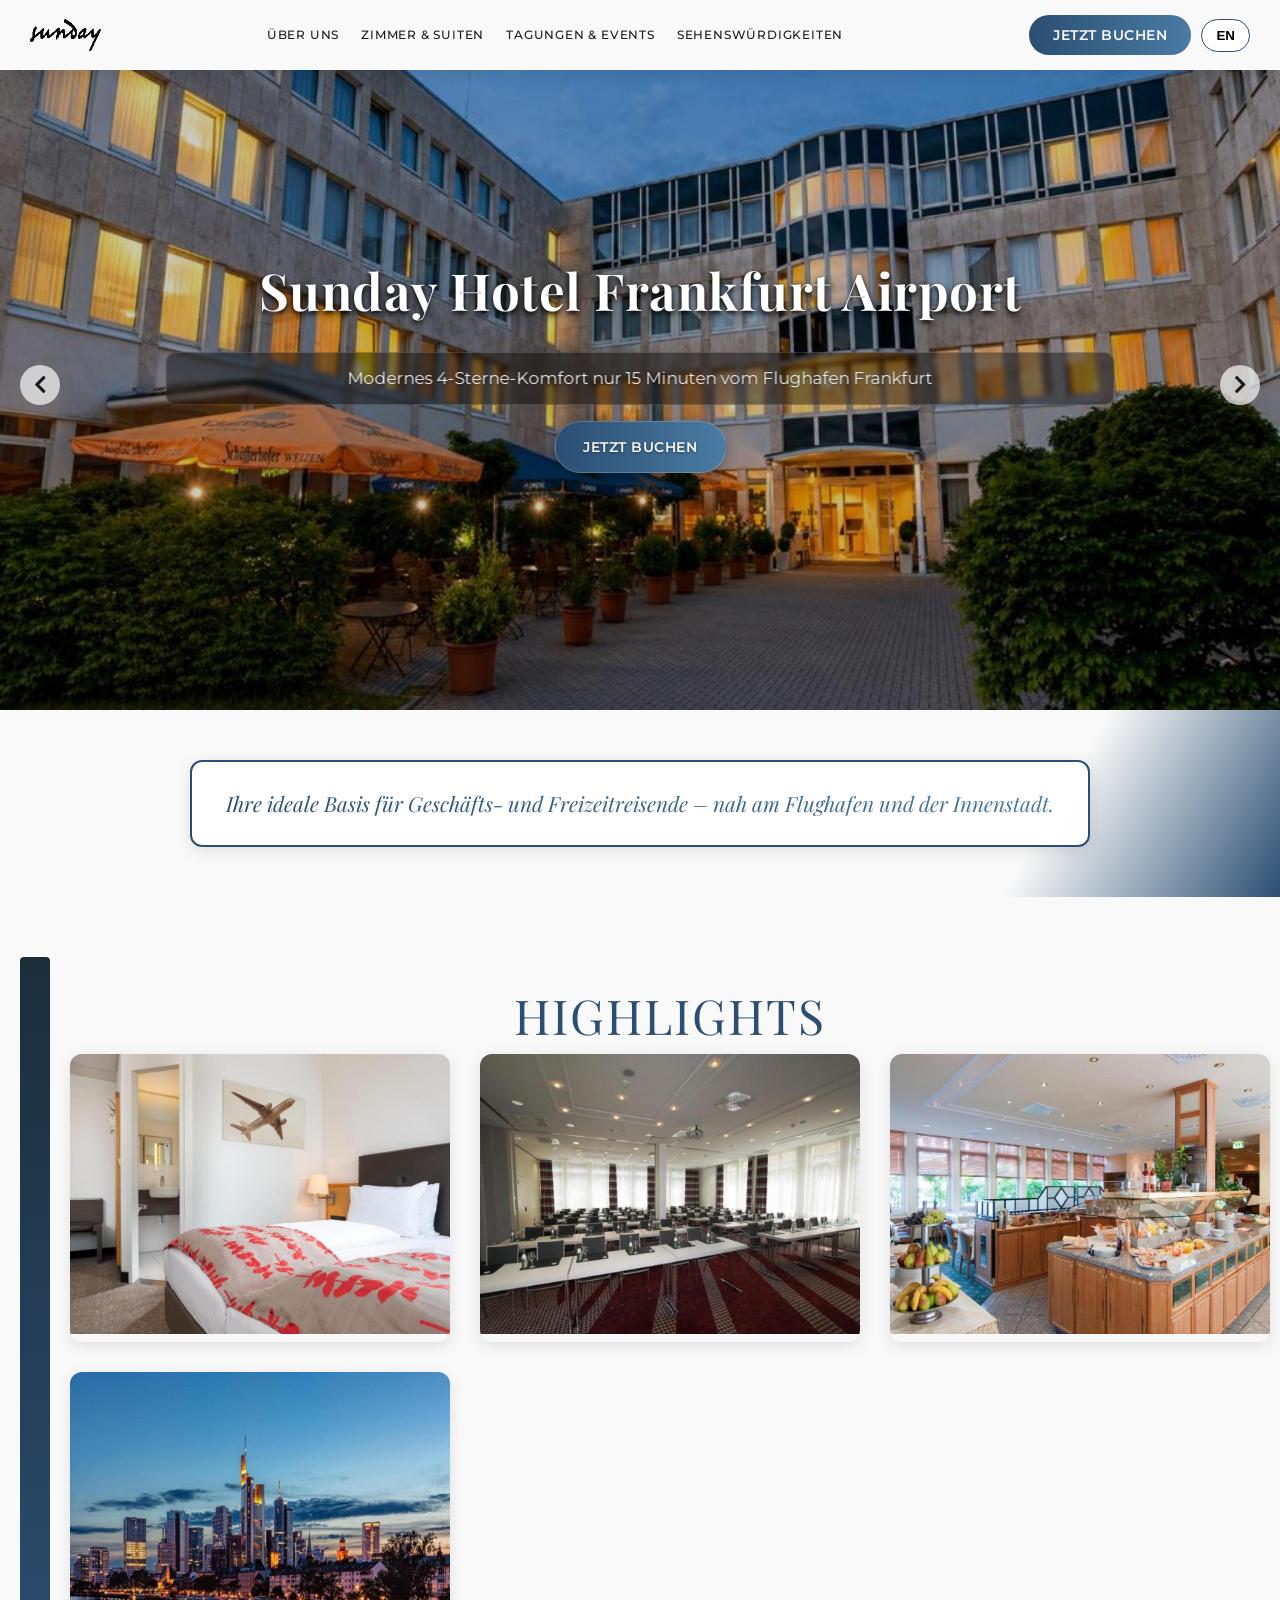
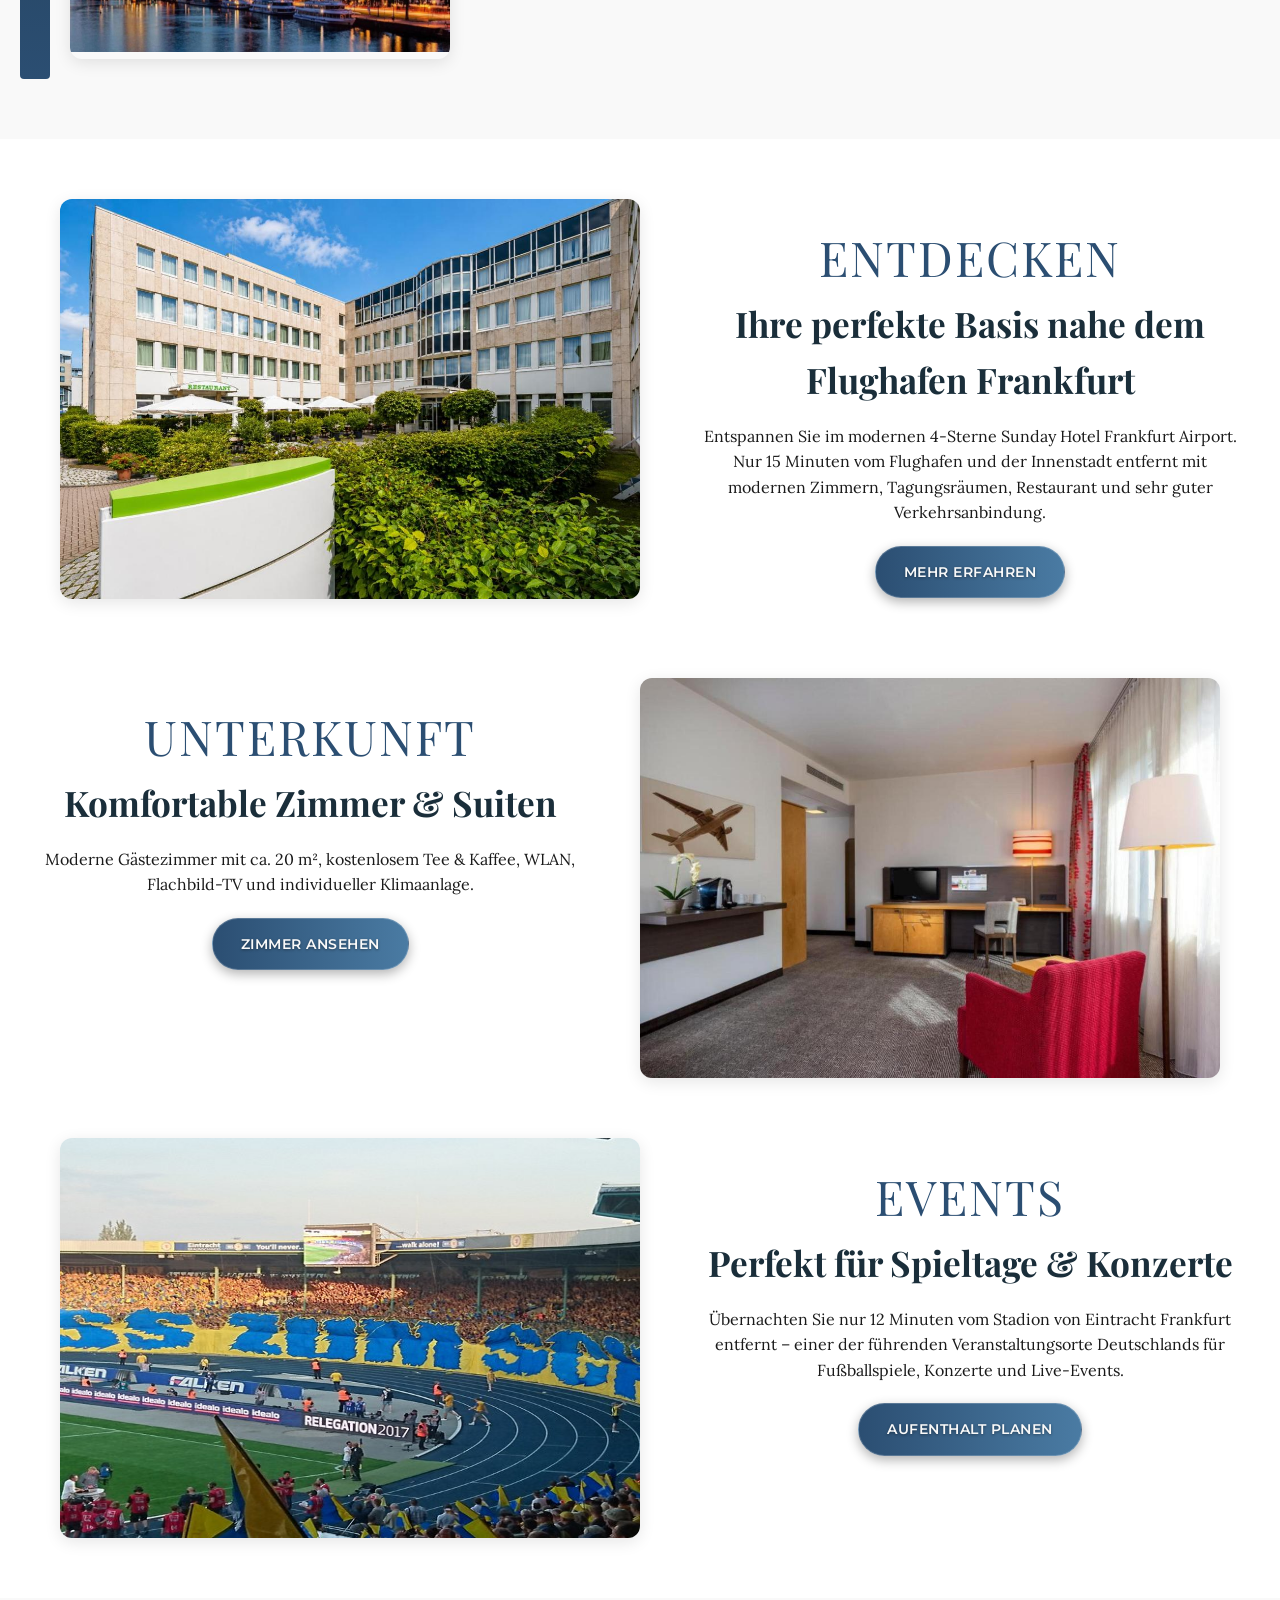
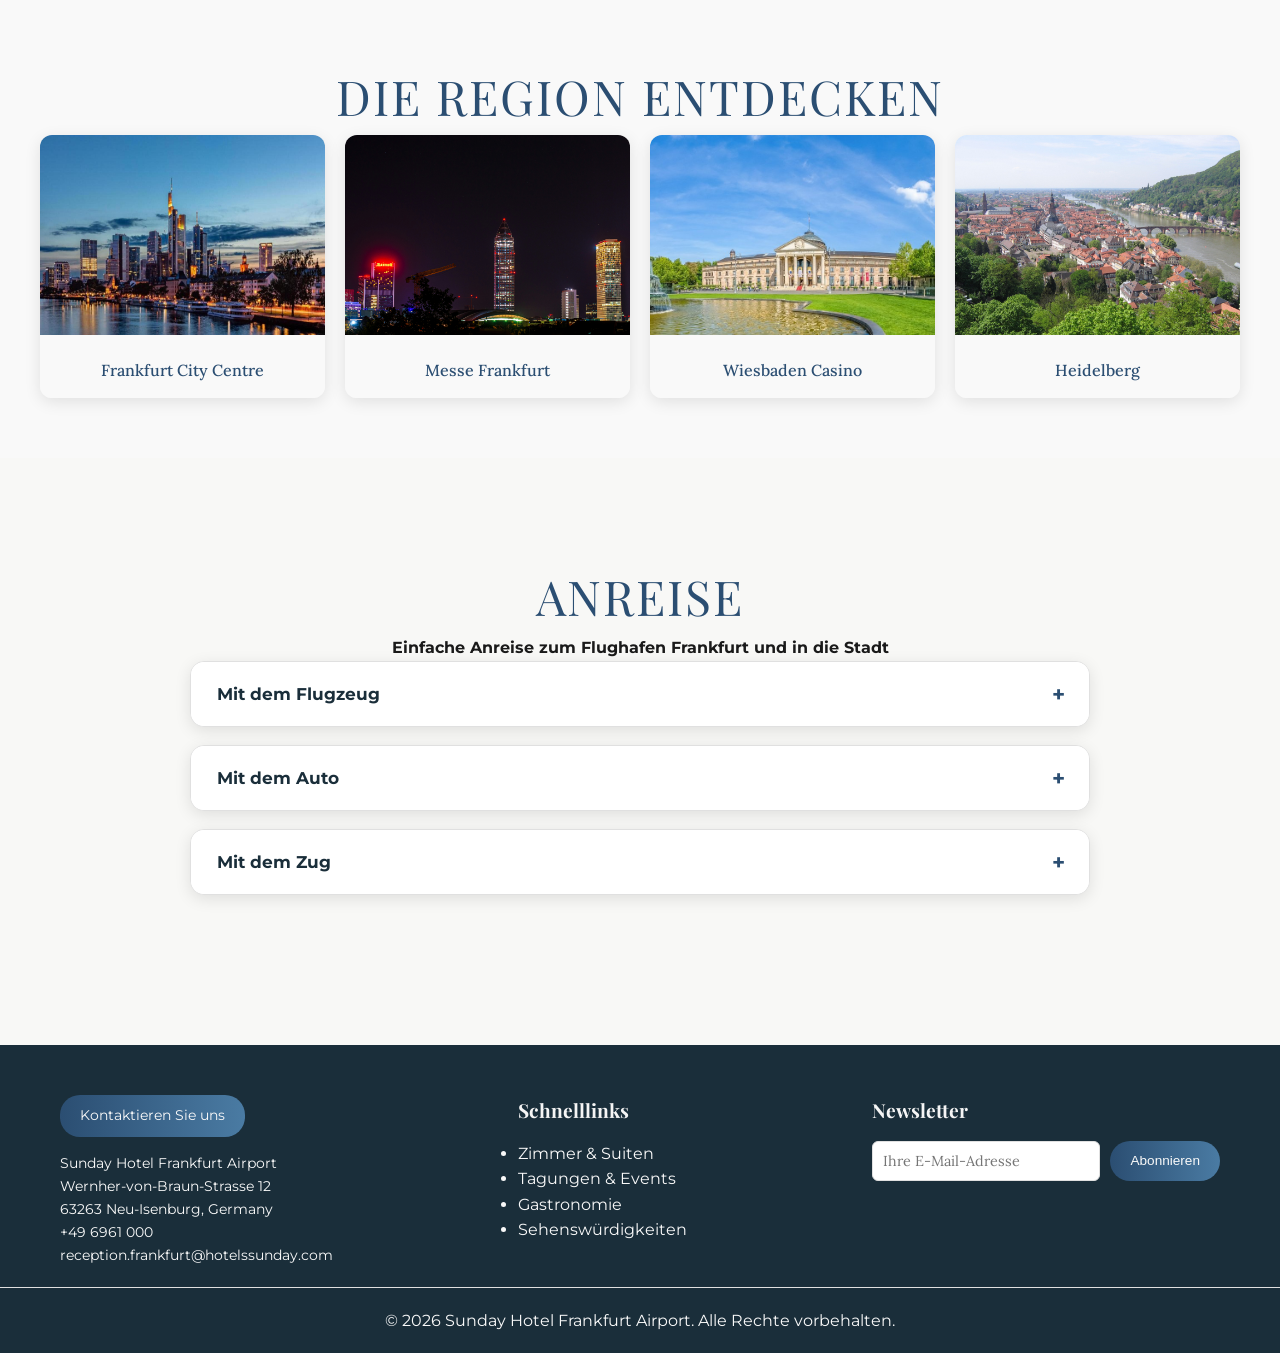
==== commit 136740e1: "changes" ====
--- a/index.html
+++ b/index.html
@@ -9,7 +9,7 @@
     <meta
       name="description"
       data-key="index_meta_description"
-      content="Sunday Hotel Frankfurt Airport – Modern 4-star hotel just 15 minutes from Frankfurt Airport. Comfortable rooms, meeting rooms, restaurant, sauna and free parking in Neu-Isenburg."
+      content="Sunday Hotel Frankfurt Airport – Modern 4-star hotel only 13 minutes from Frankfurt Airport and 12 minutes from the Stadium of Eintracht Frankfurt. Comfortable rooms, meeting rooms, restaurant, sauna and free parking in Neu-Isenburg."
     />
 
     <link rel="stylesheet" href="style.css" />
@@ -116,7 +116,8 @@
           <div class="slide-content">
             <h1 data-key="hero_title">Sunday Hotel Frankfurt Airport</h1>
             <p data-key="hero_subtitle">
-              Modern 4-star comfort just 15 minutes from Frankfurt Airport
+              Modern 4-star comfort only 13 minutes away from the airport and
+              only 12 minutes from the Stadium of Eintracht Frankfurt.
             </p>
             <a
               href="https://booking.emea.hkclients.com/V2/index.html#/booking-classic/select-dates?pc=DEFRAM004"
@@ -176,8 +177,9 @@
     <section class="section-transition-quote">
       <div class="quote-box">
         <p class="quote-text" data-key="quote_text">
-          Your ideal base for business and leisure – close to Frankfurt Airport
-          and city centre.
+          Your ideal base for business, football weekends and concerts – only 13
+          minutes from Frankfurt Airport and 12 minutes from the Stadium of
+          Eintracht Frankfurt.
         </p>
       </div>
     </section>
@@ -251,9 +253,10 @@
           Your Perfect Base Near Frankfurt Airport
         </h2>
         <p data-key="discover_desc">
-          Relax at the contemporary 4-star Sunday Hotel Frankfurt Airport. Just
-          15 minutes from the airport and city centre, offering modern rooms,
-          meeting facilities, restaurant and excellent transport connections.
+          Relax at the contemporary 4-star Sunday Hotel Frankfurt Airport. Only
+          13 minutes away from Frankfurt Airport and only 12 minutes from the
+          Stadium of Eintracht Frankfurt, the hotel is ideal for business
+          travellers, football fans, concerts and major events in Frankfurt.
         </p>
         <a href="about.html" class="btn-primary" data-key="discover_btn"
           >Learn More</a
@@ -286,27 +289,59 @@
       </div>
     </section>
 
-    <!-- WELLNESS -->
+    <!-- EVENTS & STADIUM -->
     <section class="magazine-section">
       <div class="single-banner">
         <img
-          src="images/spa/gym.jpg"
-          alt="Sauna & Fitness"
-          data-key-alt="wellness_banner_alt"
+          src="images/Stadium of Eintracht Frankfurt.jpg"
+          alt="Deutsche Bank Park"
+          data-key-alt="events_banner_alt"
         />
       </div>
+
       <div class="magazine-content">
-        <div class="section-label" data-key="wellness_label">Wellness</div>
-        <h2 data-key="wellness_title">Relax and Recharge</h2>
-        <p data-key="wellness_desc">
-          Enjoy a workout in our MiniGym or unwind in the sauna after a long day
-          of travel or meetings.
+        <div class="section-label" data-key="events_label">Events</div>
+
+        <h2 data-key="events_title">Perfect for Match Days & Concerts</h2>
+
+        <p data-key="events_desc">
+          Stay only 12 minutes from the Stadium of Eintracht Frankfurt, making
+          the hotel perfect for football matches, concerts and live events in
+          Frankfurt.
         </p>
-        <a href="wellness.html" class="btn-primary" data-key="wellness_btn"
-          >Discover Wellness</a
-        >
-      </div>
-    </section>
+
+        <a href="rooms.html" class="btn-primary" data-key="events_btn">
+          Plan Your Stay
+        </a>
+      </div>
+    </section>
+
+    <!-- EVENTS & STADIUM -->
+    <!-- <section class="magazine-section reverse">
+      <div class="single-banner">
+        <img
+          src="images/Stadium of Eintracht Frankfurt.jpg"
+          alt="Deutsche Bank Park"
+          data-key-alt="events_banner_alt"
+        />
+      </div>
+
+      <div class="magazine-content">
+        <div class="section-label" data-key="events_label">Events</div>
+
+        <h2 data-key="events_title">Perfect for Match Days & Concerts</h2>
+
+        <p data-key="events_desc">
+          Stay only 12 minutes from the Stadium of Eintracht Frankfurt, making
+          the hotel perfect for football matches, concerts and live events in
+          Frankfurt.
+        </p>
+
+        <a href="rooms.html" class="btn-primary" data-key="events_btn">
+          Plan Your Stay
+        </a>
+      </div>
+    </section> -->
 
     <!-- EXPLORE REGION -->
     <section class="things-section">
@@ -380,7 +415,7 @@
           <button class="collapsible-toggle" data-key="by_air">By Air</button>
           <div class="collapsible-content">
             <p data-key="by_air_desc">
-              Only 15 minutes by taxi or shuttle from Frankfurt Airport.
+              Only 13 minutes by taxi or shuttle from Frankfurt Airport.
             </p>
           </div>
         </div>
